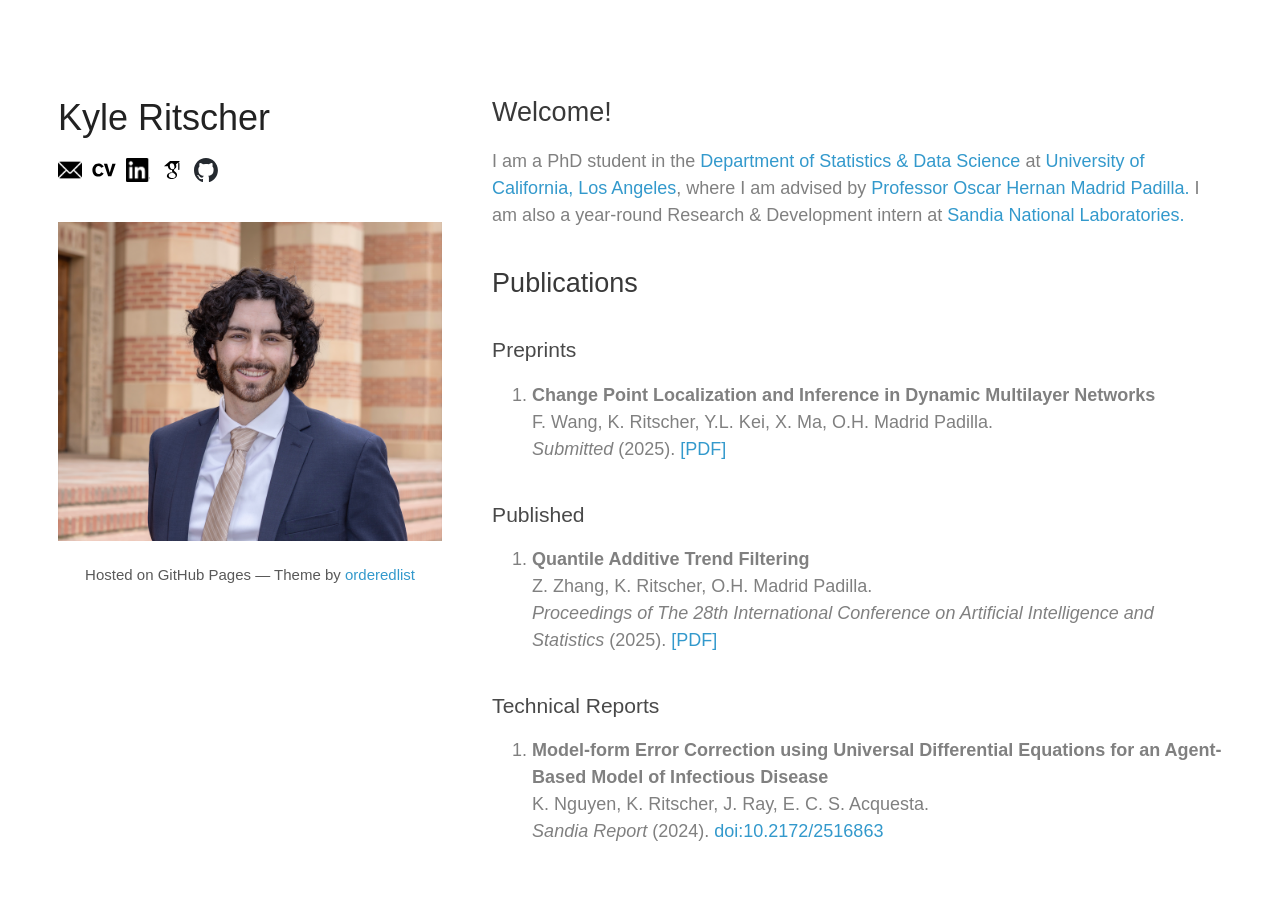
==== index.html @ 9e06fade "Academicons" ====
<!DOCTYPE html>
<html lang="en">
<head>
    <meta charset="UTF-8">
    <meta name="viewport" content="width=device-width, initial-scale=1.0">
    <title>Kyle Ritscher</title>
    <link rel="stylesheet" href="stylesheets/styles.css">
    <link rel="stylesheet" href="stylesheets/pygment_trac.css">
    <script src="javascripts/scale.fix.js"></script>
</head>
<body>
    <div class="container">
        <div class="left-column">
            <h1>Kyle Ritscher</h1>
            <!-- <a href="mailto:kritscher@g.ucla.edu">Email</a><br>
			<a href="https://linkedin.com/in/kyleritscher33">LinkedIn</a><br>
			<a href="https://github.com/kritscher33">GitHub</a><br>
			<a href="Kyle_Ritscher_ResumeCV.pdf">CV</a><br>
			<a href="https://scholar.google.com/citations?view_op=list_works&hl=en&user=YJjC8xUAAAAJ">Google Scholar</p> -->
            <div class="social-icons">
                <a href="mailto:kritscher@g.ucla.edu" title="Email">
                    <img src="academicons/email.png" alt="Email">
                </a>
                <a href="Kyle_Ritscher_ResumeCV.pdf" title="CV">
                    <img src="academicons/svg/cv.svg" alt="CV">
                </a>
                <a href="https://linkedin.com/in/kyleritscher33" title="LinkedIn">
                    <img src="in-logo/InBug-Black.png" alt="LinkedIn">
                </a>
                <a href="https://scholar.google.com/citations?view_op=list_works&hl=en&user=YJjC8xUAAAAJ" title="Google Scholar">
                    <img src="academicons/svg/google-scholar.svg" alt="Google Scholar">
                </a>
                <a href="https://github.com/kritscher33" title="GitHub">
                    <img src="github-mark/github-mark.svg" alt="GitHub">
                </a>
            </div>

            <img src="me.jpg" alt="Profile Picture">
            <footer>
                <p><small>Hosted on GitHub Pages &mdash; Theme by <a href="https://github.com/orderedlist">orderedlist</a></small></p>
            </footer>
        </div>
        <div class="right-column">
            <h2>Welcome!</h2>
            <p>
                I am a PhD student in the 
                <a href="https://statistics.ucla.edu" title="Statistics">Department of Statistics & Data Science</a> 
                at 
                <a href="https://www.ucla.edu" title="UCLA">University of California, Los Angeles</a>, 
                where I am advised by 
                <a href="https://hernanmp.github.io" title="Professor Oscar Hernan Madrid Padilla">
                    Professor Oscar Hernan Madrid Padilla.
                </a> I am also a year-round Research & Development intern at 
                <a href="https://www.sandia.gov" title="Sandia">
                    Sandia National Laboratories.
                </a>
            </p>

            <!-- Education -->
            <!-- <h2>Education</h2>
            <p>
                Ph.D. in Statistics and Data Science, 
                <a href="https://statistics.ucla.edu">University of California – Los Angeles</a> 
                (2024–Present)<br>
                Advisor: Professor Oscar Hernan Madrid Padilla<br>
                GPA: 4.00
            </p> 
            <p>
                B.S. in Mathematics of Computation, 
                <a href="https://www.math.ucla.edu/">University of California – Los Angeles</a> 
                (2020–2024)<br>
                GPA: 3.99 – Summa Cum Laude
            </p> -->

            <!-- Employment -->
            <!--  <h2>Employment</h2>
            <ul>
                <li>Research & Development Intern, Sandia National Laboratories (2024–Present)</li>
                <li>Teaching Assistant, UCLA Department of Statistics and Data Science (2025–Present)</li>
                <li>Data Analyst, Operation Smile (2024)</li>
                <li>Data Science & Analytics Intern, TARTLE (2023)</li>
            </ul> -->

            <!-- Publications -->
            <h2>Publications</h2>

            <h3>Preprints</h3>
            <ol>
                <li>
                    <strong>Change Point Localization and Inference in Dynamic Multilayer Networks</strong><br>
                    F. Wang, K. Ritscher, Y.L. Kei, X. Ma, O.H. Madrid Padilla.<br>
                    <em>Submitted</em> (2025). 
                    <a href="https://arxiv.org/pdf/2506.21878">[PDF]</a>
                </li>
                <!-- <li>
                    <strong>Quantile Temporal Spatial Modeling</strong><br>
                    Z. Zhang, K. Ritscher, O.H. Madrid Padilla, C.M. Madrid Padilla.<br>
                    <em>In Progress</em>.
                </li> -->
            </ol>

            <h3>Published</h3>
            <ol>
                <li>
                    <strong>Quantile Additive Trend Filtering</strong><br>
                    Z. Zhang, K. Ritscher, O.H. Madrid Padilla.<br>
                    <em>Proceedings of The 28th International Conference on Artificial Intelligence and Statistics</em> (2025). 
                    <a href="https://arxiv.org/pdf/2310.11711">[PDF]</a>
                </li>
            </ol>

            <h3>Technical Reports</h3>
            <ol>
                <li>
                    <strong>Model-form Error Correction using Universal Differential Equations for an Agent-Based Model of Infectious Disease</strong><br>
                    K. Nguyen, K. Ritscher, J. Ray, E. C. S. Acquesta.<br>
                    <em>Sandia Report</em> (2024). 
                    <a href="https://doi.org/10.2172/2516863">doi:10.2172/2516863</a>
                </li>
            </ol>
        </div>

    </div>
</body>
</html>
---- stylesheets/styles.css ----
body {
  background-color: #fff;
  padding: 50px;
  font: 18px/1.5 -apple-system, BlinkMacSystemFont, "Segoe UI", Roboto, Oxygen, Ubuntu, Cantarell, "Fira Sans", "Droid Sans", "Helvetica Neue", Arial, sans-serif, "Apple Color Emoji", "Segoe UI Emoji", "Segoe UI Symbol";
  color: #808080;
  font-weight: 400;
}

h1 {
  color: #222;
  margin: 40px 0 0px;
}

h2, h3, h4, h5, h6 {
  color: #222;
  margin: 40px 0 20px;
}

p, ul, ol, table, pre, dl {
  margin: 0;
}

h1, h2, h3 {
  line-height: 1.1;
}

h1 {
  font-size: 36px;
  font-weight: 500;
}

h2 {
  color: #393939;
  font-weight: 500;
}

h3, h4, h5, h6 {
  color: #494949;
  font-weight: 500;
}

a {
  color: #39c;
  text-decoration: none;
}

a:hover {
  color: #069;
}

a small {
  font-size: 12px;
  color: #777;
  margin-top: -0.3em;
  display: block;
}

a:hover small {
  color: #777;
}

.container {
  display: flex;
}

.left-column {
  float: left;
  width: calc(33%); 
  margin-right: 50px; /* Space between columns */
}

.right-column {
  float: right;
  width: calc(67% - 50px); /* Two-thirds of the page minus the gap */
  max-height: 100vh; /* Set a maximum height for the right column */
  overflow-y: auto; /* Enable vertical scrolling when content exceeds the height */
}

footer {
  clear: both;
  width: 100%; /* Full width */
  margin-top: 20px; /* Adjust margin as needed */
  text-align: center;
  color: #595959;
}

img {
  max-width: 100%; /* Ensure the image doesn't exceed the width of its container */
  height: auto; /* Maintain aspect ratio */
  display: block; /* Prevent any default inline display */
  margin-top: 20px;
  margin-bottom: 20px; /* Add some spacing below the image */
}

/* Media query for smaller screens */
@media screen and (max-width: 768px) {
  .container {
    flex-direction: column; /* Stack columns vertically */
  }

  .left-column,
  .right-column {
    width: auto; /* Reset column width */
    margin-right: 0; /* Remove right margin */
  }
}


.social-icons {
    display: flex;          /* horizontal layout */
    gap: 10px;              /* space between icons */
    align-items: center;    /* vertically center if needed */
}

.social-icons img {
    width: 24px;            /* smaller size */
    height: 24px;
    transition: transform 0.2s; /* smooth hover effect */
}

.social-icons a:hover img {
    transform: scale(1.2);  /* grow slightly on hover */
}
---- stylesheets/pygment_trac.css ----
.highlight  { background: #ffffff; }
.highlight .c { color: #999988; font-style: italic } /* Comment */
.highlight .err { color: #a61717; background-color: #e3d2d2 } /* Error */
.highlight .k { font-weight: bold } /* Keyword */
.highlight .o { font-weight: bold } /* Operator */
.highlight .cm { color: #999988; font-style: italic } /* Comment.Multiline */
.highlight .cp { color: #999999; font-weight: bold } /* Comment.Preproc */
.highlight .c1 { color: #999988; font-style: italic } /* Comment.Single */
.highlight .cs { color: #999999; font-weight: bold; font-style: italic } /* Comment.Special */
.highlight .gd { color: #000000; background-color: #ffdddd } /* Generic.Deleted */
.highlight .gd .x { color: #000000; background-color: #ffaaaa } /* Generic.Deleted.Specific */
.highlight .ge { font-style: italic } /* Generic.Emph */
.highlight .gr { color: #aa0000 } /* Generic.Error */
.highlight .gh { color: #999999 } /* Generic.Heading */
.highlight .gi { color: #000000; background-color: #ddffdd } /* Generic.Inserted */
.highlight .gi .x { color: #000000; background-color: #aaffaa } /* Generic.Inserted.Specific */
.highlight .go { color: #888888 } /* Generic.Output */
.highlight .gp { color: #555555 } /* Generic.Prompt */
.highlight .gs { font-weight: bold } /* Generic.Strong */
.highlight .gu { color: #800080; font-weight: bold; } /* Generic.Subheading */
.highlight .gt { color: #aa0000 } /* Generic.Traceback */
.highlight .kc { font-weight: bold } /* Keyword.Constant */
.highlight .kd { font-weight: bold } /* Keyword.Declaration */
.highlight .kn { font-weight: bold } /* Keyword.Namespace */
.highlight .kp { font-weight: bold } /* Keyword.Pseudo */
.highlight .kr { font-weight: bold } /* Keyword.Reserved */
.highlight .kt { color: #445588; font-weight: bold } /* Keyword.Type */
.highlight .m { color: #009999 } /* Literal.Number */
.highlight .s { color: #d14 } /* Literal.String */
.highlight .na { color: #008080 } /* Name.Attribute */
.highlight .nb { color: #0086B3 } /* Name.Builtin */
.highlight .nc { color: #445588; font-weight: bold } /* Name.Class */
.highlight .no { color: #008080 } /* Name.Constant */
.highlight .ni { color: #800080 } /* Name.Entity */
.highlight .ne { color: #990000; font-weight: bold } /* Name.Exception */
.highlight .nf { color: #990000; font-weight: bold } /* Name.Function */
.highlight .nn { color: #555555 } /* Name.Namespace */
.highlight .nt { color: #000080 } /* Name.Tag */
.highlight .nv { color: #008080 } /* Name.Variable */
.highlight .ow { font-weight: bold } /* Operator.Word */
.highlight .w { color: #bbbbbb } /* Text.Whitespace */
.highlight .mf { color: #009999 } /* Literal.Number.Float */
.highlight .mh { color: #009999 } /* Literal.Number.Hex */
.highlight .mi { color: #009999 } /* Literal.Number.Integer */
.highlight .mo { color: #009999 } /* Literal.Number.Oct */
.highlight .sb { color: #d14 } /* Literal.String.Backtick */
.highlight .sc { color: #d14 } /* Literal.String.Char */
.highlight .sd { color: #d14 } /* Literal.String.Doc */
.highlight .s2 { color: #d14 } /* Literal.String.Double */
.highlight .se { color: #d14 } /* Literal.String.Escape */
.highlight .sh { color: #d14 } /* Literal.String.Heredoc */
.highlight .si { color: #d14 } /* Literal.String.Interpol */
.highlight .sx { color: #d14 } /* Literal.String.Other */
.highlight .sr { color: #009926 } /* Literal.String.Regex */
.highlight .s1 { color: #d14 } /* Literal.String.Single */
.highlight .ss { color: #990073 } /* Literal.String.Symbol */
.highlight .bp { color: #999999 } /* Name.Builtin.Pseudo */
.highlight .vc { color: #008080 } /* Name.Variable.Class */
.highlight .vg { color: #008080 } /* Name.Variable.Global */
.highlight .vi { color: #008080 } /* Name.Variable.Instance */
.highlight .il { color: #009999 } /* Literal.Number.Integer.Long */

.type-csharp .highlight .k { color: #0000FF }
.type-csharp .highlight .kt { color: #0000FF }
.type-csharp .highlight .nf { color: #000000; font-weight: normal }
.type-csharp .highlight .nc { color: #2B91AF }
.type-csharp .highlight .nn { color: #000000 }
.type-csharp .highlight .s { color: #A31515 }
.type-csharp .highlight .sc { color: #A31515 }
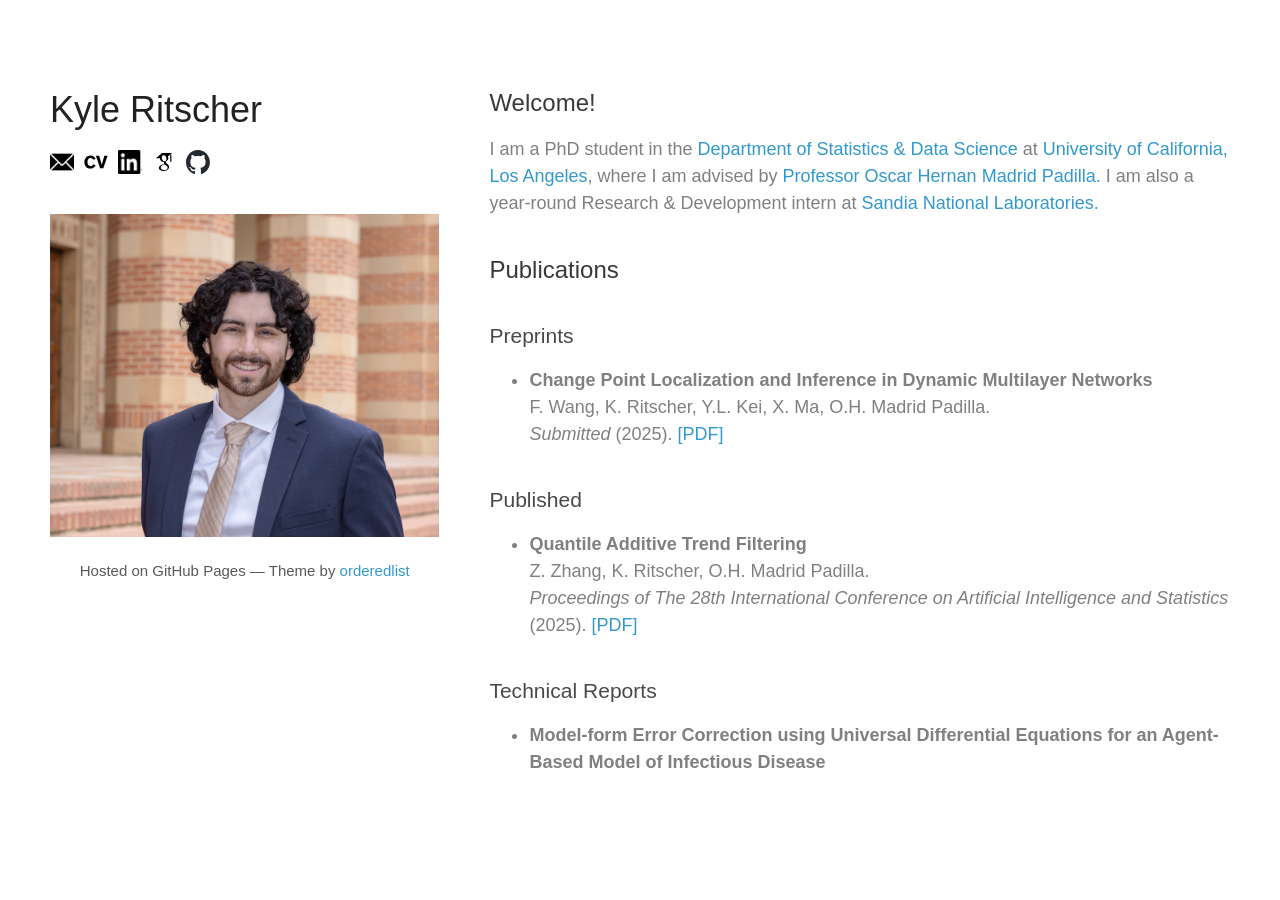
==== commit 6ea33b50: "bullets not numbers" ====
--- a/index.html
+++ b/index.html
@@ -85,7 +85,7 @@
             <h2>Publications</h2>
 
             <h3>Preprints</h3>
-            <ol>
+            <ul>
                 <li>
                     <strong>Change Point Localization and Inference in Dynamic Multilayer Networks</strong><br>
                     F. Wang, K. Ritscher, Y.L. Kei, X. Ma, O.H. Madrid Padilla.<br>
@@ -97,27 +97,27 @@
                     Z. Zhang, K. Ritscher, O.H. Madrid Padilla, C.M. Madrid Padilla.<br>
                     <em>In Progress</em>.
                 </li> -->
-            </ol>
+            </ul>
 
             <h3>Published</h3>
-            <ol>
+            <ul>
                 <li>
                     <strong>Quantile Additive Trend Filtering</strong><br>
                     Z. Zhang, K. Ritscher, O.H. Madrid Padilla.<br>
                     <em>Proceedings of The 28th International Conference on Artificial Intelligence and Statistics</em> (2025). 
                     <a href="https://arxiv.org/pdf/2310.11711">[PDF]</a>
                 </li>
-            </ol>
+            </ul>
 
             <h3>Technical Reports</h3>
-            <ol>
+            <ul>
                 <li>
                     <strong>Model-form Error Correction using Universal Differential Equations for an Agent-Based Model of Infectious Disease</strong><br>
                     K. Nguyen, K. Ritscher, J. Ray, E. C. S. Acquesta.<br>
                     <em>Sandia Report</em> (2024). 
                     <a href="https://doi.org/10.2172/2516863">doi:10.2172/2516863</a>
                 </li>
-            </ol>
+            </ul>
         </div>
 
     </div>
--- a/stylesheets/styles.css
+++ b/stylesheets/styles.css
@@ -4,121 +4,90 @@
   font: 18px/1.5 -apple-system, BlinkMacSystemFont, "Segoe UI", Roboto, Oxygen, Ubuntu, Cantarell, "Fira Sans", "Droid Sans", "Helvetica Neue", Arial, sans-serif, "Apple Color Emoji", "Segoe UI Emoji", "Segoe UI Symbol";
   color: #808080;
   font-weight: 400;
+  margin: 0;
 }
 
+.container {
+  display: flex;
+  gap: 50px; /* space between columns */
+  align-items: flex-start;
+}
+
+.left-column {
+  width: 33%;
+  flex-shrink: 0; /* prevent shrinking */
+}
+
+.right-column {
+  width: 67%;
+  max-height: 80vh;       /* only scroll if content exceeds viewport */
+  overflow-y: auto;
+}
+
+/* Footer full width */
+footer {
+  width: 100%;
+  margin-top: 20px;
+  text-align: center;
+  color: #595959;
+}
+
+/* Images responsive */
+img {
+  max-width: 100%;
+  height: auto;
+  display: block;
+  margin: 20px 0;
+}
+
+/* Social icons */
+.social-icons {
+  display: flex;
+  gap: 10px;
+  align-items: center;
+}
+
+.social-icons img {
+  width: 24px;
+  height: 24px;
+  transition: transform 0.2s;
+}
+
+.social-icons a:hover img {
+  transform: scale(1.25);
+}
+
+/* Headings */
 h1 {
-  color: #222;
+  line-height: 1.1;
   margin: 40px 0 0px;
 }
 
 h2, h3, h4, h5, h6 {
-  color: #222;
+  line-height: 1.1;
   margin: 40px 0 20px;
 }
+
+h1 { font-size: 36px; font-weight: 500; color: #222; }
+h2 { font-size: 24px; font-weight: 500; color: #393939; }
+h3, h4, h5, h6 { font-weight: 500; color: #494949; }
 
 p, ul, ol, table, pre, dl {
   margin: 0;
 }
 
-h1, h2, h3 {
-  line-height: 1.1;
-}
+a { color: #39c; text-decoration: none; }
+a:hover { color: #069; }
 
-h1 {
-  font-size: 36px;
-  font-weight: 500;
-}
-
-h2 {
-  color: #393939;
-  font-weight: 500;
-}
-
-h3, h4, h5, h6 {
-  color: #494949;
-  font-weight: 500;
-}
-
-a {
-  color: #39c;
-  text-decoration: none;
-}
-
-a:hover {
-  color: #069;
-}
-
-a small {
-  font-size: 12px;
-  color: #777;
-  margin-top: -0.3em;
-  display: block;
-}
-
-a:hover small {
-  color: #777;
-}
-
-.container {
-  display: flex;
-}
-
-.left-column {
-  float: left;
-  width: calc(33%); 
-  margin-right: 50px; /* Space between columns */
-}
-
-.right-column {
-  float: right;
-  width: calc(67% - 50px); /* Two-thirds of the page minus the gap */
-  max-height: 100vh; /* Set a maximum height for the right column */
-  overflow-y: auto; /* Enable vertical scrolling when content exceeds the height */
-}
-
-footer {
-  clear: both;
-  width: 100%; /* Full width */
-  margin-top: 20px; /* Adjust margin as needed */
-  text-align: center;
-  color: #595959;
-}
-
-img {
-  max-width: 100%; /* Ensure the image doesn't exceed the width of its container */
-  height: auto; /* Maintain aspect ratio */
-  display: block; /* Prevent any default inline display */
-  margin-top: 20px;
-  margin-bottom: 20px; /* Add some spacing below the image */
-}
-
-/* Media query for smaller screens */
+/* Responsive: stack columns on small screens */
 @media screen and (max-width: 768px) {
   .container {
-    flex-direction: column; /* Stack columns vertically */
+    flex-direction: column;
   }
-
   .left-column,
   .right-column {
-    width: auto; /* Reset column width */
-    margin-right: 0; /* Remove right margin */
+    width: 100%;
+    max-height: none;
+    overflow: visible;
   }
 }
-
-
-.social-icons {
-    display: flex;          /* horizontal layout */
-    gap: 10px;              /* space between icons */
-    align-items: center;    /* vertically center if needed */
-}
-
-.social-icons img {
-    width: 24px;            /* smaller size */
-    height: 24px;
-    transition: transform 0.2s; /* smooth hover effect */
-}
-
-.social-icons a:hover img {
-    transform: scale(1.2);  /* grow slightly on hover */
-}
-
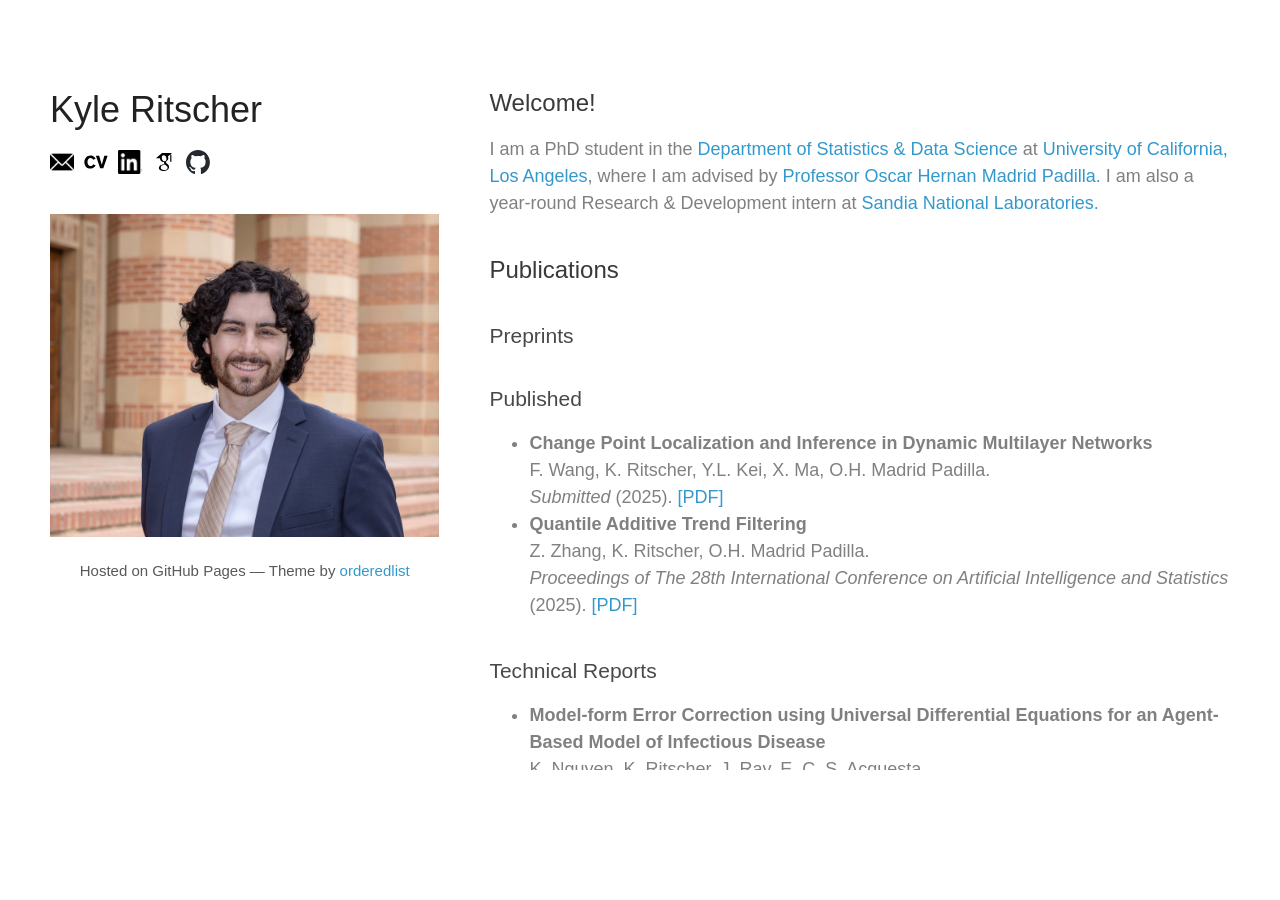
==== commit a2021a21: "iclr" ====
--- a/index.html
+++ b/index.html
@@ -86,12 +86,6 @@
 
             <h3>Preprints</h3>
             <ul>
-                <li>
-                    <strong>Change Point Localization and Inference in Dynamic Multilayer Networks</strong><br>
-                    F. Wang, K. Ritscher, Y.L. Kei, X. Ma, O.H. Madrid Padilla.<br>
-                    <em>Submitted</em> (2025). 
-                    <a href="https://arxiv.org/pdf/2506.21878">[PDF]</a>
-                </li>
                 <!-- <li>
                     <strong>Quantile Temporal Spatial Modeling</strong><br>
                     Z. Zhang, K. Ritscher, O.H. Madrid Padilla, C.M. Madrid Padilla.<br>
@@ -101,6 +95,12 @@
 
             <h3>Published</h3>
             <ul>
+                <li>
+                    <strong>Change Point Localization and Inference in Dynamic Multilayer Networks</strong><br>
+                    F. Wang, K. Ritscher, Y.L. Kei, X. Ma, O.H. Madrid Padilla.<br>
+                    <em>Submitted</em> (2025). 
+                    <a href="https://arxiv.org/pdf/2506.21878">[PDF]</a>
+                </li>
                 <li>
                     <strong>Quantile Additive Trend Filtering</strong><br>
                     Z. Zhang, K. Ritscher, O.H. Madrid Padilla.<br>
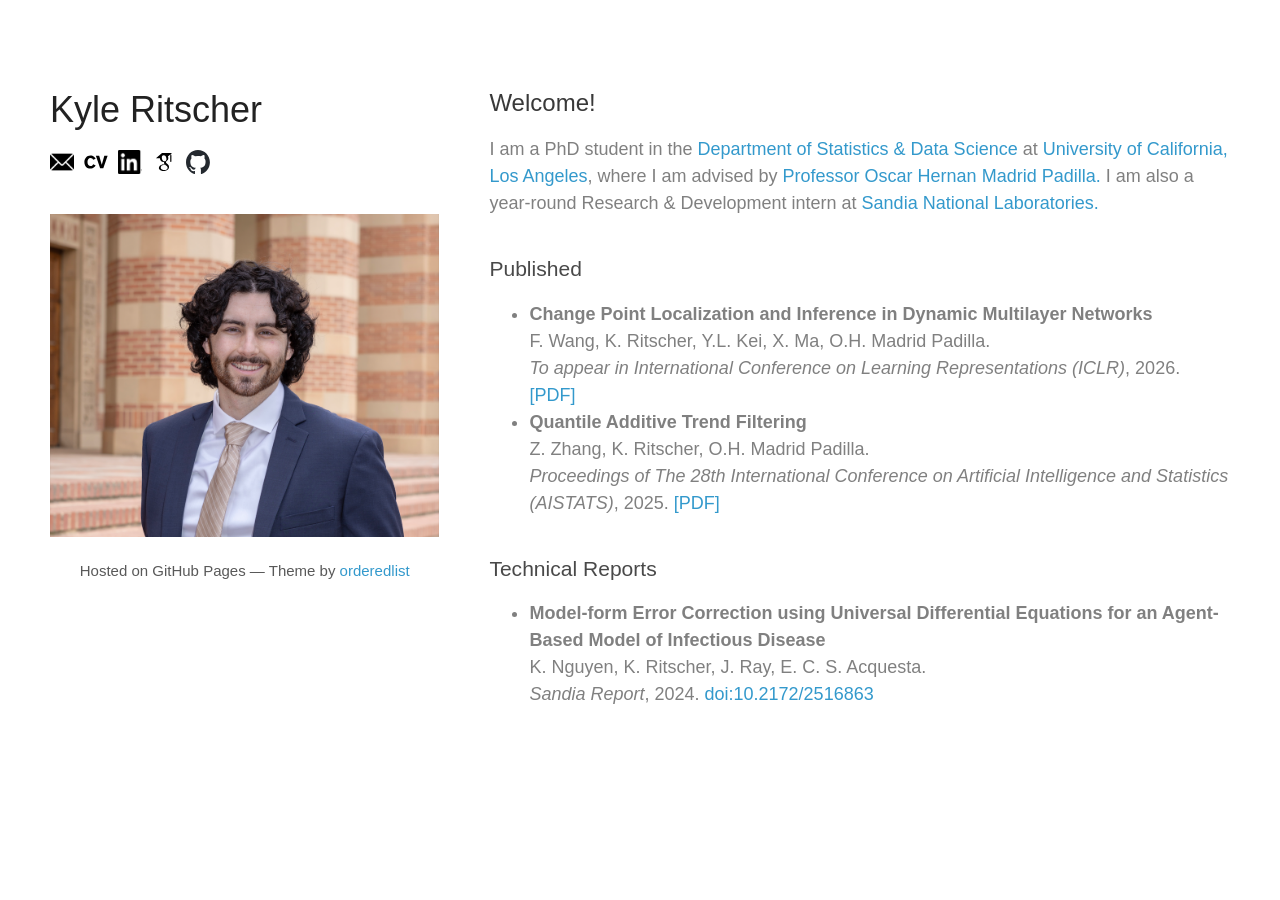
==== commit 30129615: "ICLR update" ====
--- a/index.html
+++ b/index.html
@@ -82,29 +82,29 @@
             </ul> -->
 
             <!-- Publications -->
-            <h2>Publications</h2>
+            <!-- <h2>Publications</h2>
 
             <h3>Preprints</h3>
             <ul>
-                <!-- <li>
-                    <strong>Quantile Temporal Spatial Modeling</strong><br>
+                <li>
+                    <strong>Risk Bounds for Quantile Temporal-Spatial Analysis</strong><br>
                     Z. Zhang, K. Ritscher, O.H. Madrid Padilla, C.M. Madrid Padilla.<br>
                     <em>In Progress</em>.
-                </li> -->
-            </ul>
+                </li> 
+            </ul> -->
 
             <h3>Published</h3>
             <ul>
                 <li>
                     <strong>Change Point Localization and Inference in Dynamic Multilayer Networks</strong><br>
                     F. Wang, K. Ritscher, Y.L. Kei, X. Ma, O.H. Madrid Padilla.<br>
-                    <em>Submitted</em> (2025). 
+                    <em>To appear in International Conference on Learning Representations (ICLR)</em>, 2026. 
                     <a href="https://arxiv.org/pdf/2506.21878">[PDF]</a>
                 </li>
                 <li>
                     <strong>Quantile Additive Trend Filtering</strong><br>
                     Z. Zhang, K. Ritscher, O.H. Madrid Padilla.<br>
-                    <em>Proceedings of The 28th International Conference on Artificial Intelligence and Statistics</em> (2025). 
+                    <em>Proceedings of The 28th International Conference on Artificial Intelligence and Statistics (AISTATS)</em>, 2025. 
                     <a href="https://arxiv.org/pdf/2310.11711">[PDF]</a>
                 </li>
             </ul>
@@ -114,7 +114,7 @@
                 <li>
                     <strong>Model-form Error Correction using Universal Differential Equations for an Agent-Based Model of Infectious Disease</strong><br>
                     K. Nguyen, K. Ritscher, J. Ray, E. C. S. Acquesta.<br>
-                    <em>Sandia Report</em> (2024). 
+                    <em>Sandia Report</em>, 2024. 
                     <a href="https://doi.org/10.2172/2516863">doi:10.2172/2516863</a>
                 </li>
             </ul>
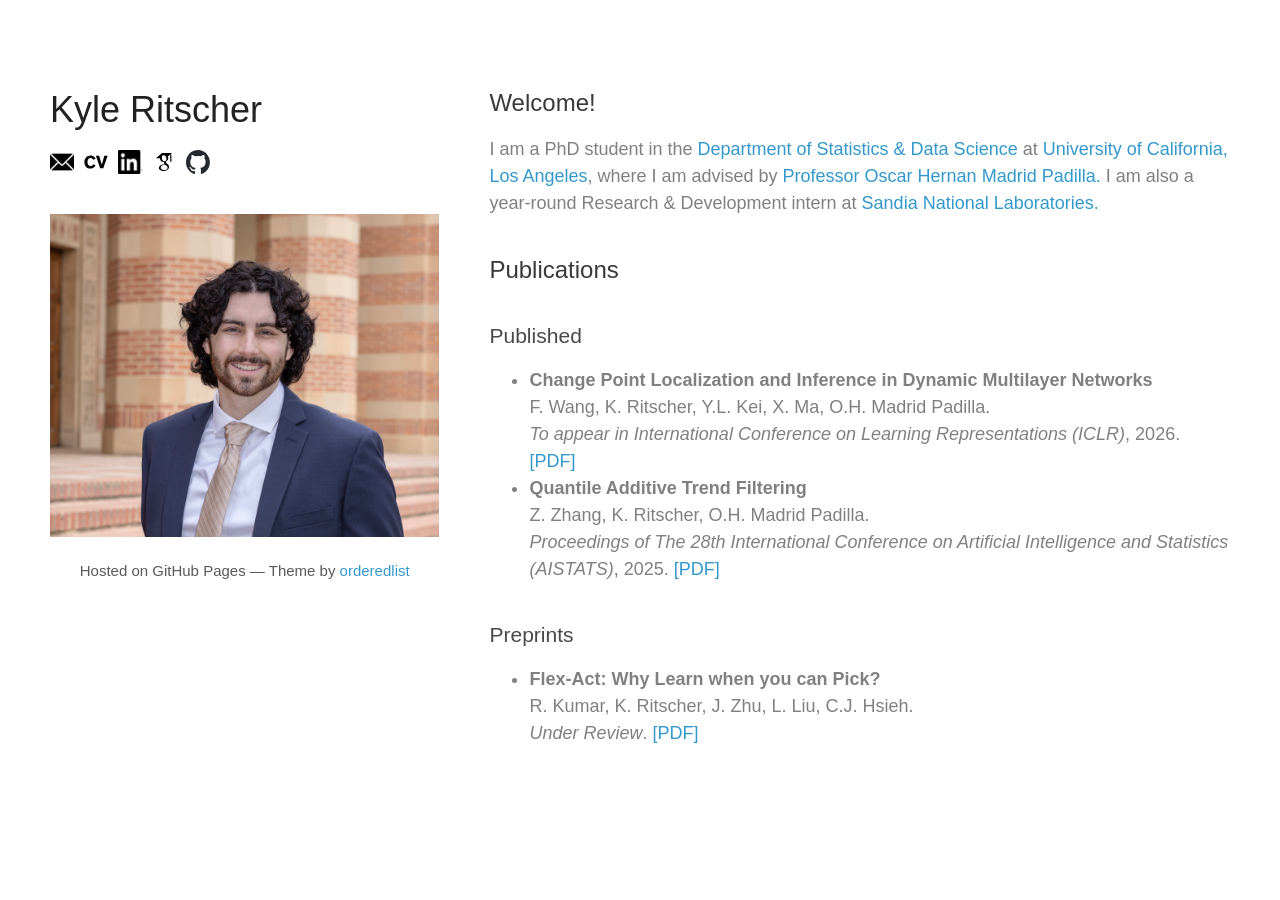
==== commit 84099f65: "flex act added" ====
--- a/index.html
+++ b/index.html
@@ -82,16 +82,7 @@
             </ul> -->
 
             <!-- Publications -->
-            <!-- <h2>Publications</h2>
-
-            <h3>Preprints</h3>
-            <ul>
-                <li>
-                    <strong>Risk Bounds for Quantile Temporal-Spatial Analysis</strong><br>
-                    Z. Zhang, K. Ritscher, O.H. Madrid Padilla, C.M. Madrid Padilla.<br>
-                    <em>In Progress</em>.
-                </li> 
-            </ul> -->
+            <h2>Publications</h2>
 
             <h3>Published</h3>
             <ul>
@@ -109,6 +100,16 @@
                 </li>
             </ul>
 
+            <h3>Preprints</h3>
+            <ul>
+                <li>
+                    <strong>Flex-Act: Why Learn when you can Pick?
+                    </strong><br>
+                    R. Kumar, K. Ritscher, J. Zhu, L. Liu, C.J. Hsieh.<br>
+                    <em>Under Review</em>. <a href="https://arxiv.org/abs/2601.06441">[PDF]</a>
+                </li> 
+            </ul>
+
             <h3>Technical Reports</h3>
             <ul>
                 <li>
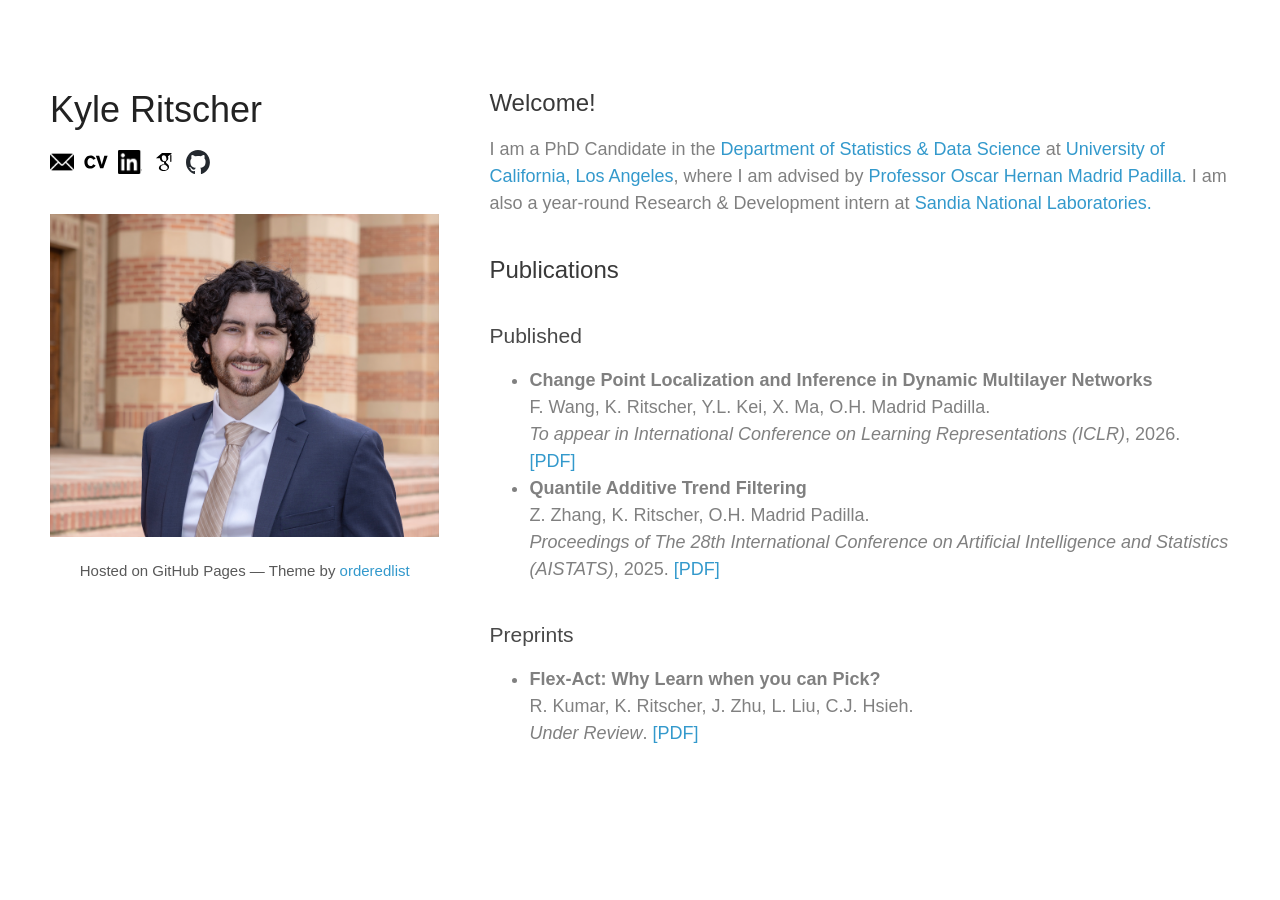
==== commit 87bd26aa: "new CV" ====
--- a/index.html
+++ b/index.html
@@ -43,7 +43,7 @@
         <div class="right-column">
             <h2>Welcome!</h2>
             <p>
-                I am a PhD student in the 
+                I am a PhD Candidate in the 
                 <a href="https://statistics.ucla.edu" title="Statistics">Department of Statistics & Data Science</a> 
                 at 
                 <a href="https://www.ucla.edu" title="UCLA">University of California, Los Angeles</a>, 
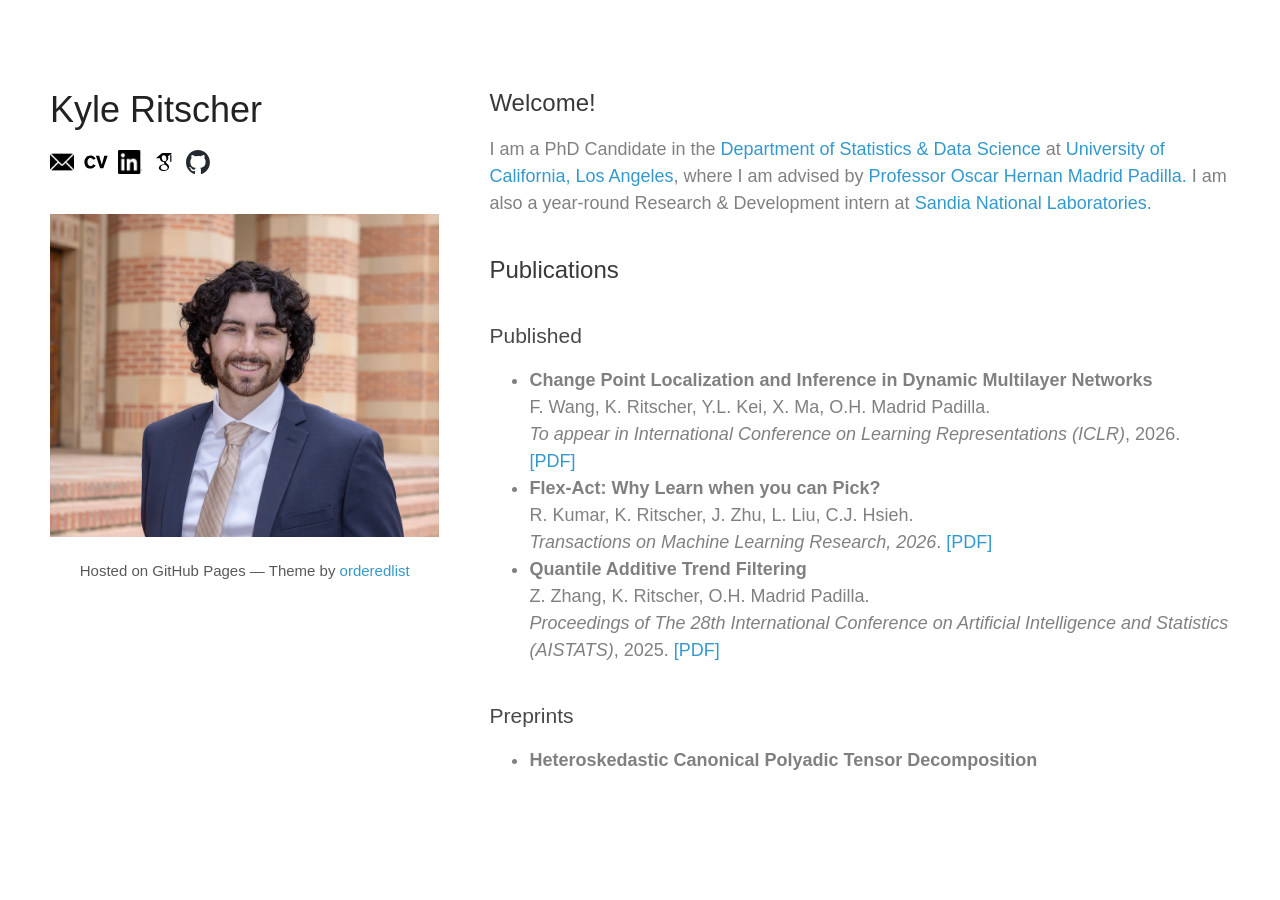
==== commit 61bc691c: "HCP & TMLR" ====
--- a/index.html
+++ b/index.html
@@ -93,6 +93,12 @@
                     <a href="https://arxiv.org/pdf/2506.21878">[PDF]</a>
                 </li>
                 <li>
+                    <strong>Flex-Act: Why Learn when you can Pick?
+                    </strong><br>
+                    R. Kumar, K. Ritscher, J. Zhu, L. Liu, C.J. Hsieh.<br>
+                    <em>Transactions on Machine Learning Research, 2026</em>. <a href="https://arxiv.org/pdf/2601.06441">[PDF]</a>
+                </li> 
+                <li>
                     <strong>Quantile Additive Trend Filtering</strong><br>
                     Z. Zhang, K. Ritscher, O.H. Madrid Padilla.<br>
                     <em>Proceedings of The 28th International Conference on Artificial Intelligence and Statistics (AISTATS)</em>, 2025. 
@@ -103,11 +109,11 @@
             <h3>Preprints</h3>
             <ul>
                 <li>
-                    <strong>Flex-Act: Why Learn when you can Pick?
-                    </strong><br>
-                    R. Kumar, K. Ritscher, J. Zhu, L. Liu, C.J. Hsieh.<br>
-                    <em>Under Review</em>. <a href="https://arxiv.org/abs/2601.06441">[PDF]</a>
-                </li> 
+                    <strong>Heteroskedastic Canonical Polyadic Tensor Decomposition</strong><br>
+                    K. Ritscher, C. Llosa-Vite<br>
+                    <em>Under Review</em>, 2026. 
+                    <a href="/hcp.html">[PDF]</a>
+                </li>
             </ul>
 
             <h3>Technical Reports</h3>
